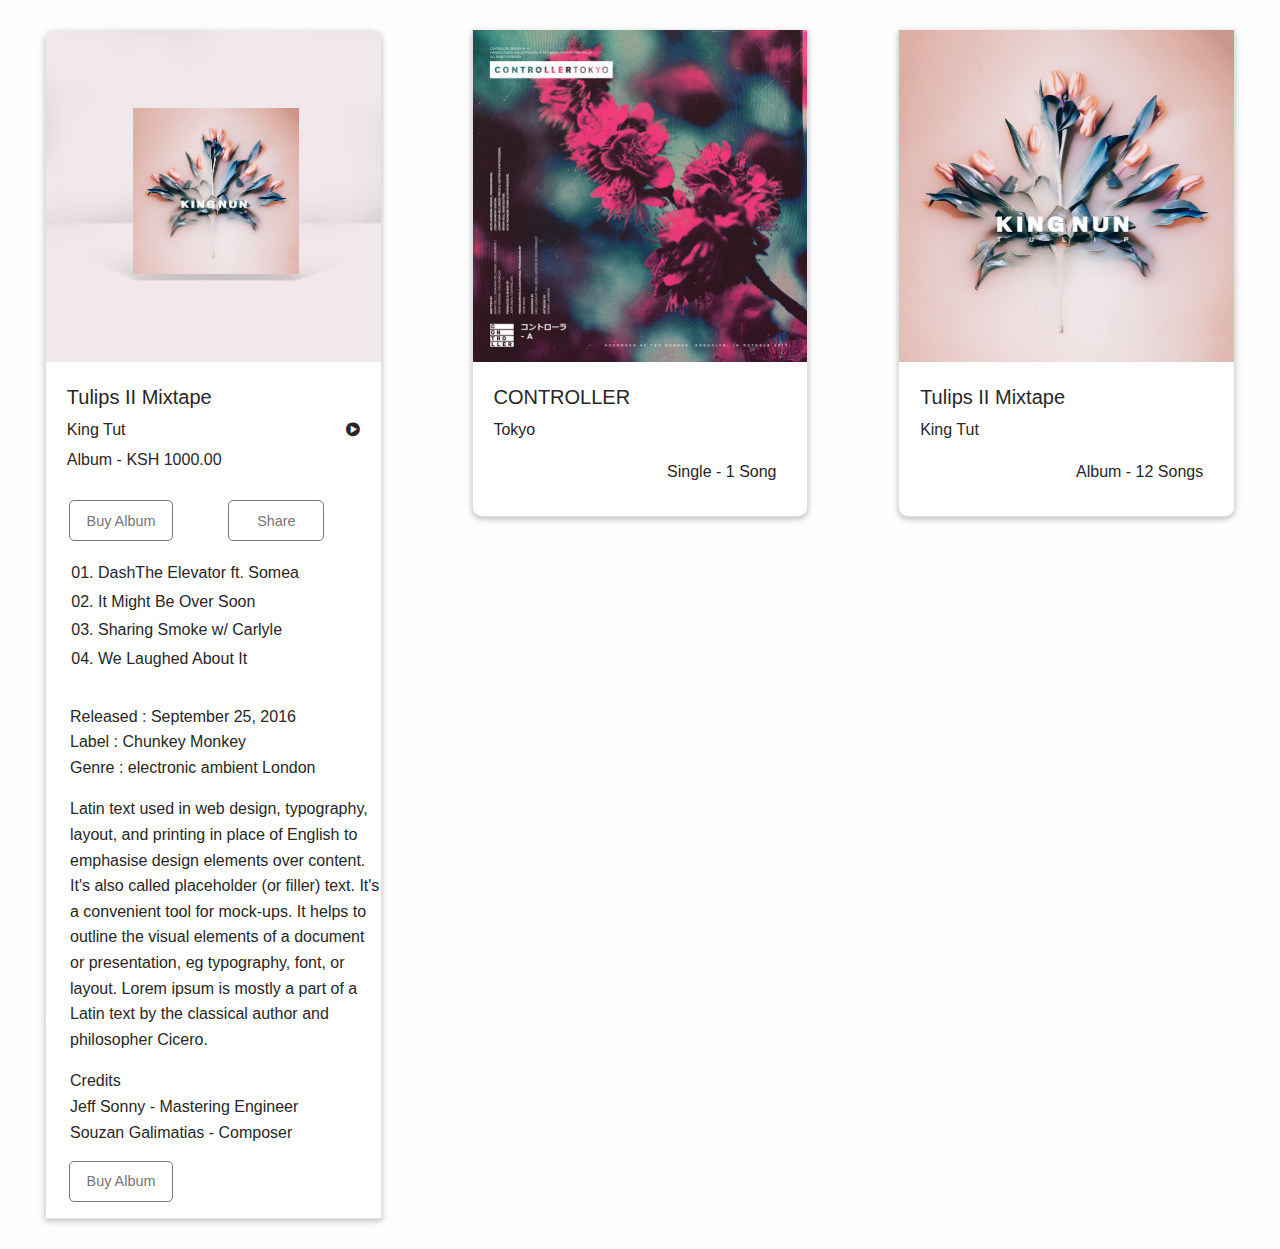
==== Album.html @ f76b3a44 "moved files" ====
<!doctype html>
<html class="no-js" lang="en" dir="ltr">
<head>
    <meta charset="utf-8">
    <meta http-equiv="x-ua-compatible" content="ie=edge">
    <meta name="viewport" content="width=device-width, initial-scale=1.0">
    <title>Foundation for Sites</title>
    <link rel="stylesheet" href="font-awesome/css/font-awesome.css">
    <link rel="stylesheet" href="css/foundation.css">
    <link rel="stylesheet" href="css/app.css">
</head>
<body>
<div class="row expanded">
    <div class="small-12 medium-4 large-4 columns blg">
        <div class="card-small-big">
            <div class=" small-centered large-centered columns ">
                <div class="row">
                    <div class=" columns">
                        <div class="card-small albumCard">
                            <div class="albumImage">
                                <img class="albumNg-element" src="imgs/selected/s3shadowLight.png">
                                    <div class="albumSingle">
                                        <img src="imgs/selected/s3samuelburgessjohnson.jpg">
                                    </div>
                                </img>
                            </div>
                            <div class="content">
                                <h5>Tulips II Mixtape</h5>
                                <h6>King Tut <span class="playA"><i class="fa fa-play-circle" aria-hidden="true"></i></span></h6>
                                <h6>Album - <span class="value">KSH 1000.00</span></h6>


                            </div>
                            <div class="row expanded">
                                <div class="large-6 columns albumButton">
                                    <button class="hollow button secondary buttonA" href="#">Buy Album</button>
                                </div>
                                <div class="large-6 columns albumButton">
                                    <button class="hollow button secondary buttonB" href="#">Share</button>
                                </div>

                            </div>
                            <div class="expanded row albumList">
                                <ol class="nav">

                                    <li>

                                        <p>DashThe Elevator ft. Somea</p>

                                    </li>
                                    <li>

                                        <p>It Might Be Over Soon</p>

                                    </li>
                                    <li>

                                        <p>Sharing Smoke w/ Carlyle</p>

                                    </li>
                                    <li>

                                        <p>We Laughed About It</p>

                                    </li>
                                </ol>
                            </div>
                            <div class="row albumBirth">
                                <p>Released : September 25, 2016</p>
                                <p>Label : Chunkey Monkey</p>
                                    <p>Genre : electronic ambient London</p>
                            </div>
                            <div class="row albumDescription">
                                <p>
                                    Latin text used in web design, typography, layout, and printing in place of English to emphasise design elements over content. It's also called placeholder (or filler) text. It's a convenient tool for mock-ups. It helps to outline the visual elements of a document or presentation, eg typography, font, or layout. Lorem ipsum is mostly a part of a Latin text by the classical author and philosopher Cicero.
                                </p>
                            </div>
                            <div class="row albumCredits">
                                <p>Credits</p>
                                <p>Jeff Sonny - Mastering Engineer</p>
                                <p>Souzan Galimatias - Composer</p>
                            </div>
                            <div class="row expanded">
                                <div class="large-6 columns albumButton">
                                    <button class="hollow button secondary buttonA" href="#">Buy Album</button>
                                </div>
                                <!--<div class="large-6 columns albumButton">-->
                                    <!--<button class="hollow button secondary buttonB" href="#">Share</button>-->
                                <!--</div>-->

                            </div>
                        </div>
                    </div>
                </div>
            </div>
        </div>
    </div>
    <!--second card-->
    <div class="small-12 medium-4 large-4 columns blg">
        <div class="card-small-big">
            <div class=" small-centered large-centered columns ">
                <div class="row">
                    <div class=" columns">
                        <div class="card-small">
                            <div class="image img_23"></div>
                            <div class="content">
                                <h5>CONTROLLER</h5>
                                <h6>Tokyo</h6>
                                <div class="action"> <p class="title">Single - <span class="value">1 Song</span></p> </div>
                            </div>

                        </div>
                    </div>
                </div>
            </div>
        </div>
    </div>
    <!--third card-->
    <div class="small-12 medium-4 large-4 columns blg">
        <div class="card-small-big">
            <div class=" small-centered large-centered columns ">
                <div class="row">
                    <div class=" columns">
                        <div class="card-small">
                            <div class="image img_22"> </div>
                            <div class="content">
                                <h5>Tulips II Mixtape</h5>
                                <h6>King Tut</h6>
                                <div class="action"> <p class="title">Album - <span class="value">12 Songs</span></p> </div>
                            </div>
                        </div>
                    </div>
                </div>
            </div>
        </div>
    </div>
</div>
<script src="js/vendor/jquery.js"></script>
<script src="js/vendor/what-input.js"></script>
<script src="js/vendor/foundation.js"></script>
<script src="js/app.js"></script>
</body>
</html>
---- css/app.css ----
h6{
    font-weight: 300;
}
.events-prog .cards-home {
    padding-bottom: 30px;
}

.card-small {
    overflow: hidden;
    box-shadow: 0 2px 5px 0 rgba(0, 0, 0, 0.16), 0 2px 10px 0 rgba(0, 0, 0, 0.12);
    color: #272727;
    border-radius: 2px;
    background-color: ghostwhite;
    margin-top: 30px;
    margin-bottom: 30px;
}

.card-small .card-header {
    line-height: 1rem;
    font-size: 1rem;
    font-weight: 300;
}

.card-small .content {
    padding: 1.3rem;
    font-weight: 300;
    border-radius: 0 0 2px 2px;
    display: inline-block;
    width: 100%;
}
.content .action p{
    font-size: 16px;
    font-weight: 300;
}

.card-small p {
    margin: 0;
}

.card-small .action {
    padding: 10px;
    text-align: right;
    display: inline-block;
    float: right;
}

.card-small a {
    color: #ffab40;
    margin-right: 0;
    transition: color 0.3s ease;
    text-transform: uppercase;
    text-decoration: none;
}

.card-small .image {
    position: relative;
    height: 332px;
    background-size: cover;
}

.card-small .image .card-header {
    position: absolute;
    top: 0;
    left: 0;
    padding: 1.3rem;
    color: #ffffff;
    font-size: 1.5em;
    font-weight: bold;
    line-height: 20px;
}

.card-small .image img {
    border-radius: 2px 2px 0 0;
    width: 100%;
    height: 300px;
}

.card-small {
    opacity: 1;
    padding: 0px;
    border-radius: 0px 0px 10px 10px;
    border: 1px solid rgba(200, 200, 200, 0.54902);
    border-top-width: 0px;
    background-size: auto;
    background: rgb(255, 255, 255) none repeat center center;

    display: block;
    margin-left: auto;
    margin-right: auto;
    height:auto;

}

.card-event-date {
    display: inline-block;
}

.card-event-text {
    width: 100%
}

.titanium {
    background-color: #eee;
}

.card-header:hover {
    color: #eee;
}


.img_22 {
    background-image: url(../imgs/single/s3samuelburgessjohnson.jpg);
}

.img_23 {
    background-image: url(../imgs/single/s5_samueljohnson.jpg);
}

.img_24 {
    background-image: url(../imgs/single/s3samuelburgessjohnson.jpg);
}
/*ALBUM CSS*/
.albumImage{
    opacity: 1;
    padding: 0;
    border-radius: 10px 10px 0px 0px;
    border: 0 solid rgb(200, 200, 200);
    background-size: auto;
    background-color: rgb(241, 232, 235);
    width: 100%;
    height: 332px;
}
.albumNg-element{
    opacity: 1;
    border-radius: 0;
    width: 100%;
    height: 332px;
    margin: 0;
    padding: 0;
    border: none;
}
.albumCard{
    border-radius: 10px 10px 0 0;
}
.albumSingle{
    opacity: 1;
    padding: 0px;
    border-radius: 5px;
    border: 0px solid rgb(200, 200, 200);
    background-size: auto;
    background: rgb(209, 209, 209) none repeat center center;
    width: 166px;
    height: 166px;
    position: relative;
    top: calc(0% - 254px);
    left: calc(100% - 248px);
    /*margin-top: -253px;*/
    /*margin-left: 48px;*/
}
.albumSimage{
    z-index: 10000;
    border-radius: 5px;
    width: 166px;
    height: 166px;
}
.playA{
    float: right;
}
.albumButton{
    width:50%;
}
.buttonA{
    width: 104px;
    margin-left: 8px;
    border-radius: 5px;
}
.buttonB{
    /*margin-left: 16px;*/
    width: 96px;
    border-radius: 5px;
}

.nav{
    padding-left: 32px;
    line-height: 2;
    margin-left: 1.25rem;
}
.nav li{
    list-style-type: decimal-leading-zero;
}
.albumBirth{
    margin-top: 16px;
    margin-bottom: 16px;
    margin-left: 4px;
}
.albumDescription{
    margin-top: 16px;
    margin-bottom: 16px;
    margin-left: 4px;
}
.albumCredits{
    margin-top: 16px;
    margin-left: 4px;
    margin-bottom: 16px;
}
.albumCredits, .albumDescription, .albumBirth p{
    padding-left: 24px;
}
.albumSi{
background-color: rgb(86, 134, 133);
}
@media only screen and (max-width: 600px) {
    /*ALBUM CSS*/

    .albumSingle{
        opacity: 1;
        padding: 0px;
        border-radius: 5px;
        border: 0px solid rgb(200, 200, 200);
        background-size: auto;
        background: rgb(209, 209, 209) none repeat center center;
        width: 230px;
        /* height: 78px; */
        position: relative;
        top: calc(-19% - 254.5px);
        left: calc(102% - 389px);
    }
    .albumSi{
        background-color: rgb(86, 134, 133);
    }
}
@media only screen and (max-width: 415px) {
    .albumSingle{
        opacity: 1;
        padding: 0px;
        border-radius: 5px;
        border: 0px solid rgb(200, 200, 200);
        background-size: auto;
        background: rgb(209, 209, 209) none repeat center center;
        width: 166px;
        /* height: 78px; */
        position: relative;
        top: calc(0% - 254.5px);
        left: calc(138% - 388px);
    }
    .albumSi{
        background-color: rgb(86, 134, 133);
    }
}
@media only screen and (max-width: 384px) {
    /*ALBUM CSS*/

    .albumSingle{
        opacity: 1;
        padding: 0px;
        border-radius: 5px;
        border: 0px solid rgb(200, 200, 200);
        background-size: auto;
        background: rgb(209, 209, 209) none repeat center center;
        width: 166px;
        height: 166px;
        position: relative;
        top: calc(0% - 253.5px);
        left: calc(113% - 276px);
    }
    .albumSi{
        background-color: rgb(86, 134, 133);
    }


}
@media only screen and (max-width: 320px) {
    .card-small .image {
        position: relative;
        height: 332px;
        background-size: cover;
        background-size: 100% 100%;
    }
    /*ALBUM CSS*/
    .albumImage{
        opacity: 1;
        padding: 0;
        border-radius: 10px 10px 0px 0px;
        border: 0 solid rgb(200, 200, 200);
        background-size: auto;
        background-color: rgb(241, 232, 235);
        width: 100%;
        height: 332px;
    }
    .albumNg-element{
        opacity: 1;
        border-radius: 0;
        width: 100%;
        height: 332px;
        margin: 0;
        padding: 0;
        border: none;
    }
    .albumCard{
        border-radius: 10px 10px 0 0;
    }
    .albumSingle{
        opacity: 1;
        padding: 0px;
        border-radius: 5px;
        border: 0px solid rgb(200, 200, 200);
        background-size: auto;
        background: rgb(209, 209, 209) none repeat center center;
        width: 166px;
        height: 166px;
        position: relative;
        top: calc(0% - 253.5px);
        left: calc(113% - 248px);
        /*margin-top: -253px;*/
        /*margin-left: 48px;*/
    }
    .albumSimage{
        z-index: 10000;
        border-radius: 5px;
        width: 166px;
        height: 166px;
    }
    .albumSi{
        background-color: rgb(86, 134, 133);
    }
}
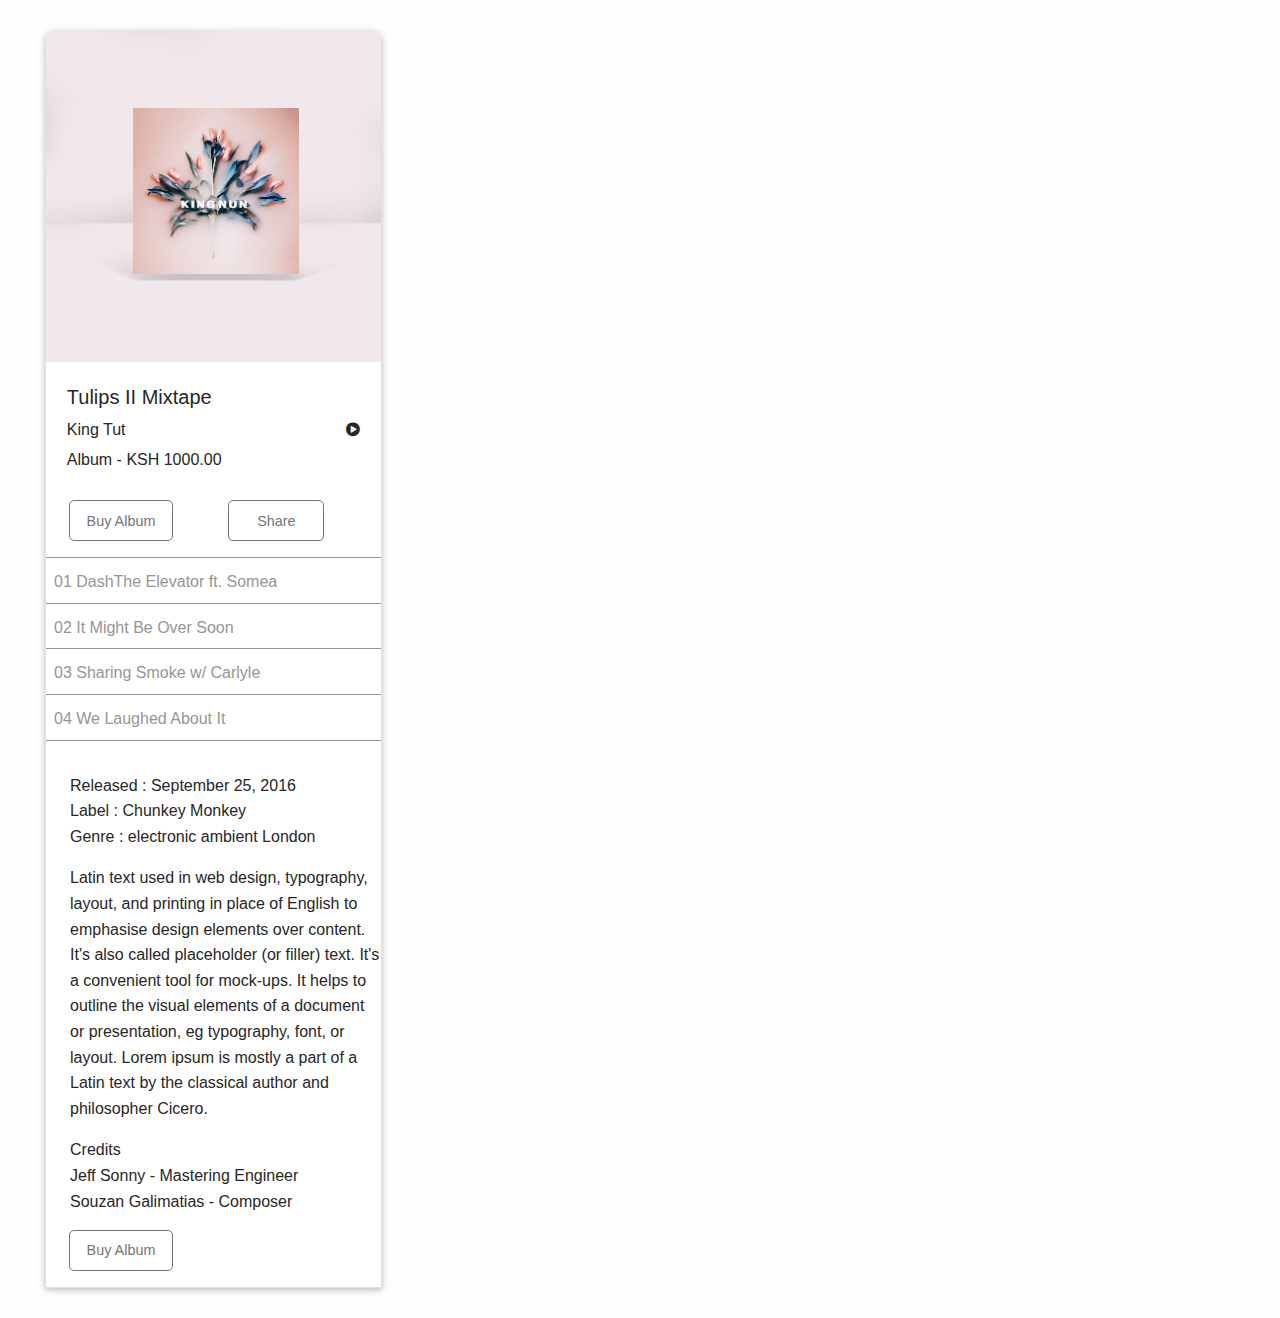
==== commit db50ee88: "added active list js and css" ====
--- a/Album.html
+++ b/Album.html
@@ -4,7 +4,7 @@
     <meta charset="utf-8">
     <meta http-equiv="x-ua-compatible" content="ie=edge">
     <meta name="viewport" content="width=device-width, initial-scale=1.0">
-    <title>Foundation for Sites</title>
+    <title>Mookh | Album View</title>
     <link rel="stylesheet" href="font-awesome/css/font-awesome.css">
     <link rel="stylesheet" href="css/foundation.css">
     <link rel="stylesheet" href="css/app.css">
@@ -45,22 +45,22 @@
 
                                     <li>
 
-                                        <p>DashThe Elevator ft. Somea</p>
+                                        <p>01 DashThe Elevator ft. Somea</p>
 
                                     </li>
                                     <li>
 
-                                        <p>It Might Be Over Soon</p>
+                                        <p>02 It Might Be Over Soon</p>
 
                                     </li>
                                     <li>
 
-                                        <p>Sharing Smoke w/ Carlyle</p>
+                                        <p>03 Sharing Smoke w/ Carlyle</p>
 
                                     </li>
                                     <li>
 
-                                        <p>We Laughed About It</p>
+                                        <p>04 We Laughed About It</p>
 
                                     </li>
                                 </ol>
@@ -95,49 +95,11 @@
             </div>
         </div>
     </div>
-    <!--second card-->
-    <div class="small-12 medium-4 large-4 columns blg">
-        <div class="card-small-big">
-            <div class=" small-centered large-centered columns ">
-                <div class="row">
-                    <div class=" columns">
-                        <div class="card-small">
-                            <div class="image img_23"></div>
-                            <div class="content">
-                                <h5>CONTROLLER</h5>
-                                <h6>Tokyo</h6>
-                                <div class="action"> <p class="title">Single - <span class="value">1 Song</span></p> </div>
-                            </div>
 
-                        </div>
-                    </div>
-                </div>
-            </div>
-        </div>
-    </div>
-    <!--third card-->
-    <div class="small-12 medium-4 large-4 columns blg">
-        <div class="card-small-big">
-            <div class=" small-centered large-centered columns ">
-                <div class="row">
-                    <div class=" columns">
-                        <div class="card-small">
-                            <div class="image img_22"> </div>
-                            <div class="content">
-                                <h5>Tulips II Mixtape</h5>
-                                <h6>King Tut</h6>
-                                <div class="action"> <p class="title">Album - <span class="value">12 Songs</span></p> </div>
-                            </div>
-                        </div>
-                    </div>
-                </div>
-            </div>
-        </div>
-    </div>
 </div>
 <script src="js/vendor/jquery.js"></script>
 <script src="js/vendor/what-input.js"></script>
 <script src="js/vendor/foundation.js"></script>
-<script src="js/app.js"></script>
+<script src="js/album.js"></script>
 </body>
 </html>
--- a/css/app.css
+++ b/css/app.css
@@ -181,12 +181,20 @@
 }
 
 .nav{
-    padding-left: 32px;
     line-height: 2;
-    margin-left: 1.25rem;
+    margin-left: 0;
+    border-top: 1px solid #969696;
 }
 .nav li{
     list-style-type: decimal-leading-zero;
+    color: #969696;
+    border-bottom: 1px solid #969696;
+    padding: 8px;
+
+}
+.nav li.active {
+    background: #faea29;
+    color: #000;
 }
 .albumBirth{
     margin-top: 16px;
@@ -208,6 +216,29 @@
 }
 .albumSi{
 background-color: rgb(86, 134, 133);
+}
+@media only screen and (max-width: 680px) {
+    .blg{
+        width: 100%;
+    }
+    .albumSi{
+        padding-top: 24px;
+    }
+    .albumSingle {
+        opacity: 1;
+        padding: 0px;
+        border-radius: 5px;
+        border: 0px solid rgb(200, 200, 200);
+        background-size: auto;
+        background: rgb(209, 209, 209) none repeat center center;
+        width: 240px;
+        height: 166px;
+        position: relative;
+        top: calc(0% - 326px);
+        left: calc(70% - 238px);
+        /* margin-top: -253px; */
+        /* margin-left: 48px; */
+    }
 }
 @media only screen and (max-width: 600px) {
     /*ALBUM CSS*/
